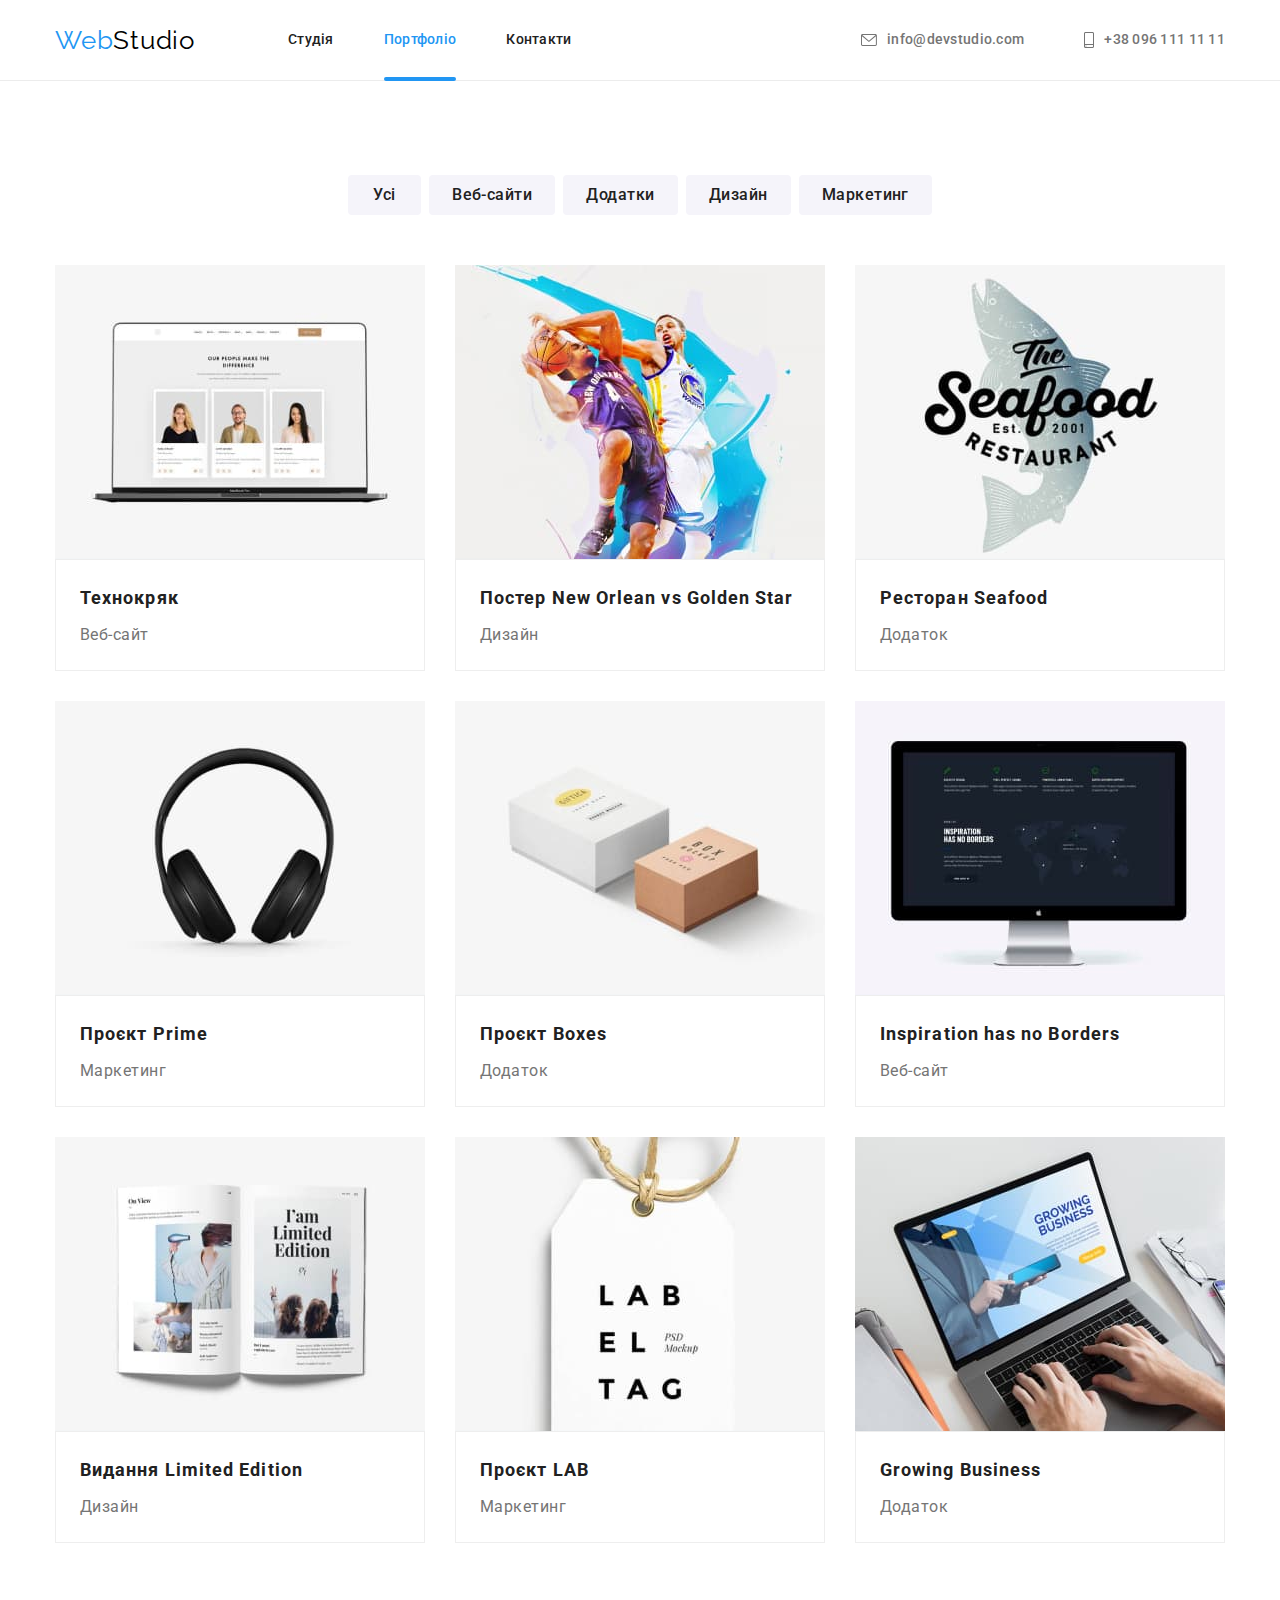
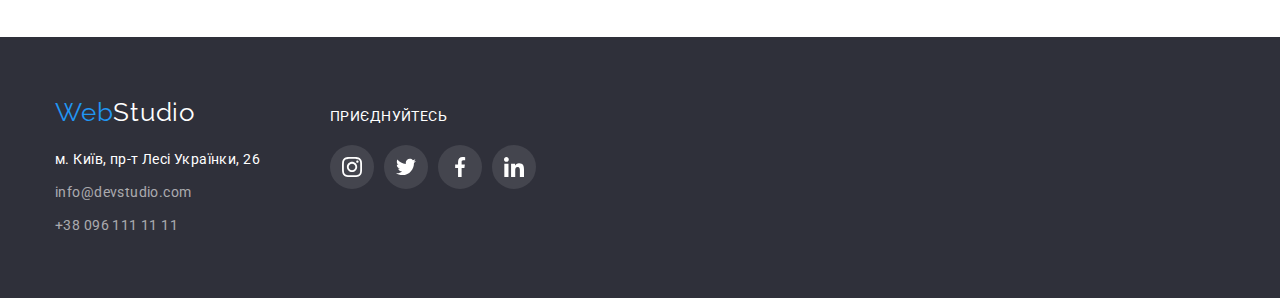
==== portfolio.html @ e271af6f "added folders" ====
<!DOCTYPE html>
<html lang="uk">
  <head>
    <meta charset="UTF-8" />
    <meta http-equiv="X-UA-Compatible" content="IE=edge" />
    <meta name="viewport" content="width=device-width, initial-scale=1.0" />
    <title>Портфоліо</title>
    <link rel="preconnect" href="https://fonts.googleapis.com" />
    <link rel="preconnect" href="https://fonts.gstatic.com" crossorigin />
    <link
      href="https://fonts.googleapis.com/css2?family=Raleway:wght@700&family=Roboto:wght@400;500;700;900&display=swap"
      rel="stylesheet"
    />
    <link
      rel="stylesheet"
      href="https://cdnjs.cloudflare.com/ajax/libs/modern-normalize/1.0.0/modern-normalize.min.css"
    />
    <link rel="stylesheet" href="./css/style.css" />
  </head>
  <body>
    <!--Верхня лінія-->
    <header class="header">
      <div class="container main-nav">
        <nav class="nav">
          <a class="logo" href="./index.html">Web<span class="logo-dark">Studio</span></a>
          <ul class="site-nav list">
            <li class="item"><a href="./index.html" class="link">Студія</a></li>
            <li class="item">
              <a href="./portfolio.html" class="link current link-current">Портфоліо</a>
            </li>
            <li class="item"><a href="" class="link">Контакти</a></li>
          </ul>
        </nav>
        <ul class="contact list">
          <li class="item">
            <a href="mailto:info@devstudio.com" class="contact-link contact-mailto">
              <svg class="icon-contact" width="16" height="12">
                <use href="./images/symbol-defs1.svg#icon-envelope"></use>
              </svg>
              info@devstudio.com</a
            >
          </li>
          <li class="item">
            <a href="tel:+380961111111" class="contact-link contact-phone">
              <svg class="icon-contact" width="10" height="16">
                <use href="./images/symbol-defs1.svg#icon-smartphone"></use>
              </svg>
              +38 096 111 11 11</a
            >
          </li>
        </ul>
      </div>
    </header>
    <main>
      <section class="section">
        <div class="container">
          <h1 class="section-title visually-hidden">Портфоліо</h1>
          <ul class="buttons list">
            <li class="item"><button type="button" class="button">Усі</button></li>
            <li class="item"><button type="button" class="button">Веб-сайти</button></li>
            <li class="item"><button type="button" class="button">Додатки</button></li>
            <li class="item"><button type="button" class="button">Дизайн</button></li>
            <li class="item"><button type="button" class="button">Маркетинг</button></li>
          </ul>
          <ul class="portfolio list">
            <li class="project">
              <a href="#" class="project-link">
                <div class="project-img">
                  <img
                    src="./images/project1.jpg"
                    alt="ноутбук зі сторінкою вебсайту"
                    width="370"
                  />
                  <div class="project-overlay">
                    <p class="project-text">
                      Ресурс пропонує комплексні пропозиції з різним рівнем функціоналу та сервісів.
                      Все це дозволить відвідувачу отримати вичерпні відомості про компанію чи
                      приватну особу.
                    </p>
                  </div>
                </div>
                <div class="project-item">
                  <h2 class="portfolio-title">Технокряк</h2>
                  <p class="portfolio-text">Веб-сайт</p>
                </div>
              </a>
            </li>
            <li class="project">
              <a href="#" class="project-link">
                <div class="project-img">
                  <img src="./images/project2.jpg" alt=" два баскетболіста" width="370" />
                  <div class="project-overlay">
                    <p class="project-text">
                      Ресурс пропонує комплексні пропозиції з різним рівнем функціоналу та сервісів.
                      Все це дозволить відвідувачу отримати вичерпні відомості про компанію чи
                      приватну особу.
                    </p>
                  </div>
                </div>
                <div class="project-item">
                  <h2 class="portfolio-title">Постер New Orlean vs Golden Star</h2>
                  <p class="portfolio-text">Дизайн</p>
                </div>
              </a>
            </li>
            <li class="project">
              <a href="#" class="project-link">
                <div class="project-img">
                  <img
                    src="./images/project3.jpg"
                    alt="логотип ресторану у вигляді риби"
                    width="370"
                  />
                  <div class="project-overlay">
                    <p class="project-text">
                      Ресурс пропонує комплексні пропозиції з різним рівнем функціоналу та сервісів.
                      Все це дозволить відвідувачу отримати вичерпні відомості про компанію чи
                      приватну особу.
                    </p>
                  </div>
                </div>
                <div class="project-item">
                  <h2 class="portfolio-title">Ресторан Seafood</h2>
                  <p class="portfolio-text">Додаток</p>
                </div>
              </a>
            </li>
            <li class="project">
              <a href="#" class="project-link">
                <div class="project-img">
                  <img src="./images/project4.jpg" alt="навушники" width="370" />
                  <div class="project-overlay">
                    <p class="project-text">
                      Ресурс пропонує комплексні пропозиції з різним рівнем функціоналу та сервісів.
                      Все це дозволить відвідувачу отримати вичерпні відомості про компанію чи
                      приватну особу.
                    </p>
                  </div>
                </div>
                <div class="project-item">
                  <h2 class="portfolio-title">Проєкт Prime</h2>
                  <p class="portfolio-text">Маркетинг</p>
                </div>
              </a>
            </li>
            <li class="project">
              <a href="#" class="project-link">
                <div class="project-img">
                  <img src="./images/project5.jpg" alt="дві коробочки" width="370" />
                  <div class="project-overlay">
                    <p class="project-text">
                      Ресурс пропонує комплексні пропозиції з різним рівнем функціоналу та сервісів.
                      Все це дозволить відвідувачу отримати вичерпні відомості про компанію чи
                      приватну особу.
                    </p>
                  </div>
                </div>
                <div class="project-item">
                  <h2 class="portfolio-title">Проєкт Boxes</h2>
                  <p class="portfolio-text">Додаток</p>
                </div>
              </a>
            </li>
            <li class="project">
              <a href="#" class="project-link">
                <div class="project-img">
                  <img src="./images/project6.jpg" alt="монітор" width="370" />
                  <div class="project-overlay">
                    <p class="project-text">
                      Ресурс пропонує комплексні пропозиції з різним рівнем функціоналу та сервісів.
                      Все це дозволить відвідувачу отримати вичерпні відомості про компанію чи
                      приватну особу.
                    </p>
                  </div>
                </div>
                <div class="project-item">
                  <h2 class="portfolio-title">Inspiration has no Borders</h2>
                  <p class="portfolio-text">Веб-сайт</p>
                </div>
              </a>
            </li>
            <li class="project">
              <a href="#" class="project-link">
                <div class="project-img">
                  <img src="./images/project7.jpg" alt="розгорнутий журнал" width="370" />
                  <div class="project-overlay">
                    <p class="project-text">
                      Ресурс пропонує комплексні пропозиції з різним рівнем функціоналу та сервісів.
                      Все це дозволить відвідувачу отримати вичерпні відомості про компанію чи
                      приватну особу.
                    </p>
                  </div>
                </div>
                <div class="project-item">
                  <h2 class="portfolio-title">Видання Limited Edition</h2>
                  <p class="portfolio-text">Дизайн</p>
                </div>
              </a>
            </li>
            <li class="project">
              <a href="#" class="project-link">
                <div class="project-img">
                  <img src="./images/project8.jpg" alt="бірка з логотипом" width="370" />
                  <div class="project-overlay">
                    <p class="project-text">
                      Ресурс пропонує комплексні пропозиції з різним рівнем функціоналу та сервісів.
                      Все це дозволить відвідувачу отримати вичерпні відомості про компанію чи
                      приватну особу.
                    </p>
                  </div>
                </div>
                <div class="project-item">
                  <h2 class="portfolio-title">Проєкт LAB</h2>
                  <p class="portfolio-text">Маркетинг</p>
                </div>
              </a>
            </li>
            <li class="project">
              <a href="#" class="project-link">
                <div class="project-img">
                  <img
                    src="./images/project9.jpg"
                    alt="ноутбук за яким працює людина"
                    width="370"
                  />
                  <div class="project-overlay">
                    <p class="project-text">
                      Ресурс пропонує комплексні пропозиції з різним рівнем функціоналу та сервісів.
                      Все це дозволить відвідувачу отримати вичерпні відомості про компанію чи
                      приватну особу.
                    </p>
                  </div>
                </div>
                <div class="project-item">
                  <h2 class="portfolio-title">Growing Business</h2>
                  <p class="portfolio-text">Додаток</p>
                </div>
              </a>
            </li>
          </ul>
        </div>
      </section>
    </main>
    <footer class="address">
      <div class="container">
        <div class="box-footer">
          <div>
            <a class="logo" href="./index.html">Web<span class="logo-light">Studio</span></a>
            <address class="address-item">
              <ul class="list">
                <li>
                  <a
                    class="map"
                    href="https://goo.gl/maps/CPtrU1FHBa2aNyZL9"
                    target="_blank"
                    rel="noopener noreferrer nofollow"
                    >м. Київ, пр-т Лесі Українки, 26</a
                  >
                </li>
                <li class="mailto">
                  <a href="mailto:info@devstudio.com" class="contact-link">info@devstudio.com</a>
                </li>
                <li><a href="tel:+380961111111" class="contact-link">+38 096 111 11 11</a></li>
              </ul>
            </address>
          </div>
          <div class="box-action">
            <p class="action">Приєднуйтесь</p>
            <ul class="social list">
              <li class="social-item">
                <a href="#" class="social-link action-link">
                  <svg class="social-network" width="20" height="20">
                    <use href="./images/symbol-defs1.svg#icon-instagram-2"></use>
                  </svg>
                </a>
              </li>
              <li class="social-item">
                <a href="#" class="social-link action-link">
                  <svg class="social-network" width="20" height="20">
                    <use href="./images/symbol-defs1.svg#icon-twitter-1"></use>
                  </svg>
                </a>
              </li>
              <li class="social-item">
                <a href="#" class="social-link action-link">
                  <svg class="social-network" width="20" height="20">
                    <use href="./images/symbol-defs1.svg#icon-facebook-1"></use>
                  </svg>
                </a>
              </li>
              <li class="social-item">
                <a href="#" class="social-link action-link">
                  <svg class="social-network" width="20" height="20">
                    <use href="./images/symbol-defs1.svg#icon-linkedin-1"></use>
                  </svg>
                </a>
              </li>
            </ul>
          </div>
        </div>
      </div>
    </footer>
  </body>
</html>
---- css/style.css ----
/* 
font-family: 'Roboto';
font-weight: 400;500;700;900
color main color #757575
color title h2 #212121
background #FFFFFF
title hero #FFFFFF
team card job #757575
background section teams #F5F4FA
address tel color: rgba(255, 255, 255, 0.6)
logo #000000 #2196F3 #FFFFFF Raleway 700
hover #2196F3 mail #757575 
portfolio #212121 Roboto 500
 */
/* html {
   box-sizing: border-box;
}
*,
*::before,
*::after {
   box-sizing: inherit;
} */
:root {
  --primary-text-color: #757575;
  --title-text-color: #212121;
  --accent-text-color: #2196f3;
  --white-color: #ffffff;
  --section-background: #f5f4fa;
  --btn-hover-color: #188ce8;
  --hero-background: #c4c4c4;
  --logo-dark-color: #000000;
  --hero-background-gradient: rgba(47, 48, 58, 0.4);
  --footer-background: #2f303a;
  --icon-color: #afb1b8;
  --social-link-background: rgba(255, 255, 255, 0.1);
  --header-border-color: #ececec;
  --project-item-border-color: #eeeeee;
  --overlay-project-background: rgba(33, 150, 243, 0.9);
}

body {
  margin: 0;
  background-color: var(--white-color);
  color: var(--primary-text-color);
  font-family: 'Roboto', sans-serif;
  letter-spacing: 0.03em;
}

.list {
  padding: 0;
  margin: 0;
  list-style: none;
}
.container {
  margin-left: auto;
  margin-right: auto;
  width: 1200px;
  padding-left: 15px;
  padding-right: 15px;
}
h1,
h2,
h3,
h4,
h5,
h6,
p {
  margin-top: 0;
  margin-bottom: 0;
}
img {
  display: block;
  max-width: 100%;
  height: auto;
}
/* header */
.header {
  display: block;
  border-bottom: 1px solid var(--header-border-color);
}
.main-nav {
  display: flex;
  align-items: center;
}
.nav {
  display: flex;
  align-items: center;
}
.nav .logo {
  margin-right: 93px;
}
.logo {
  color: var(--accent-text-color);
  font-family: 'Raleway', sans-serif;
  font-size: 26px;
  line-height: 1.19;
  letter-spacing: 0.03em;
  text-decoration: none;
}

.logo-dark {
  color: var(--logo-dark-color);
}

.logo-light {
  color: var(--white-color);
}

/* site-nav */
.site-nav {
  display: flex;
}
.site-nav .item:not(:last-child) {
  margin-right: 50px;
}
.site-nav .link {
  display: block;
  padding-top: 32px;
  padding-bottom: 32px;
  color: var(--title-text-color);
  font-weight: 500;
  font-size: 14px;
  line-height: 1.14;
  letter-spacing: 0.02em;
  text-decoration: none;
  transition: color 250ms cubic-bezier(0.4, 0, 0.2, 1);
}

.site-nav .link:hover,
.site-nav .link:focus {
  color: var(--accent-text-color);
}

.site-nav .link.current {
  color: var(--accent-text-color);
}
.link-current {
  position: relative;
}
.link-current::after {
  position: absolute;
  bottom: -1px;
  left: 0;
  content: '';
  display: inline-block;
  width: 100%;
  height: 4px;
  background-color: var(--accent-text-color);
  border-radius: 2px;
}
.contact {
  display: flex;
  margin-left: auto;
}
.contact .item + .item {
  margin-left: 50px;
}
.contact .item {
  display: flex;
  align-items: center;
}
.contact .contact-link {
  display: flex;
  align-items: center;
  margin-left: 10px;
  padding-top: 32px;
  padding-bottom: 32px;
  color: var(--primary-text-color);
  font-weight: 500;
  font-size: 14px;
  fill: currentColor;
  line-height: 1.14;
  letter-spacing: 0.02em;
  text-decoration: none;
  transition: color 250ms cubic-bezier(0.4, 0, 0.2, 1);
}
.contact-link:hover,
.contact-link:focus {
  color: var(--accent-text-color);
}
.icon-contact {
  margin-right: 10px;
}

/* footer */
.address {
  padding-top: 60px;
  padding-bottom: 60px;
  background-color: var(--footer-background);
}
.address-item {
  margin-top: 20px;
}
.map {
  color: var(--white-color);
  font-style: normal;
  font-size: 14px;
  line-height: 1.71;
  letter-spacing: 0.03em;
  text-decoration: none;
}

.address .contact-link {
  color: rgba(255, 255, 255, 0.6);
  font-style: normal;
  font-size: 14px;
  line-height: 1.71;
  letter-spacing: 0.03em;
  text-decoration: none;
}

.mailto {
  margin: 9px 0;
}
.box-footer {
  display: flex;
  align-items: baseline;
}
.box-action {
  margin-left: 70px;
}
.action {
  margin-bottom: 20px;
  color: var(--white-color);
  font-size: 14px;
  line-height: 1.14;
  letter-spacing: 0.03em;
  text-transform: uppercase;
}
.action-link {
  border-radius: 50%;
  background-color: var(--social-link-background);
}
.social-network {
  fill: var(--white-color);
}

/* hero */
.hero {
  padding: 200px 0;
  background-color: var(--hero-background);
  text-align: center;
}
.overlay {
  max-width: 1600px;
  height: 600px;
  margin-left: auto;
  margin-right: auto;
  background-image: linear-gradient(
      to right,
      var(--hero-background-gradient),
      var(--hero-background-gradient)
    ),
    url(../images/hero-background.jpg);
  background-position: center;
  background-size: cover;
  background-repeat: no-repeat;
}

.hero-title {
  margin-bottom: 30px;
  color: var(--white-color);
  font-weight: 900;
  font-size: 44px;
  line-height: 1.36;
  letter-spacing: 0.06em;
  text-transform: uppercase;
  width: 700px;
  margin: 0 auto 30px auto;
}

.btn {
  display: inline-block;
  border: 1px solid transparent;
  border-radius: 4px;
  padding: 10px 32px;
  min-width: 216px;
  background-color: var(--accent-text-color);
  color: var(--white-color);
  box-shadow: 0px 4px 4px rgba(0, 0, 0, 0.15);
  font-family: inherit;
  font-size: 16px;
  line-height: 1.88;
  letter-spacing: 0.06em;
  cursor: pointer;
  transition: background-color 250ms cubic-bezier(0.4, 0, 0.2, 1);
}
.btn:hover,
.btn:focus {
  background-color: var(--btn-hover-color);
}
.section {
  padding-bottom: 94px;
  padding-top: 94px;
}
.visually-hidden {
  position: absolute;
  white-space: nowrap;
  width: 1px;
  height: 1px;
  overflow: hidden;
  border: 0;
  padding: 0;
  clip: rect(0 0 0 0);
  clip-path: inset(50%);
  margin: -1px;
}
.section-title {
  margin-bottom: 50px;
  color: var(--title-text-color);
  font-size: 36px;
  line-height: 1.17;
  letter-spacing: 0.03em;
  text-align: center;
}
.subtitle {
  margin-bottom: 10px;
  color: var(--title-text-color);
  font-size: 14px;
  line-height: 1.14;
  letter-spacing: 0.03em;
  text-transform: uppercase;
}
/* features */
.features {
  display: flex;
}
.features-item + .features-item {
  margin-left: 30px;
}
.features-item {
  width: 270px;
}
.features-icon {
  display: flex;
  height: 120px;
  justify-content: center;
  align-items: center;
  margin-bottom: 30px;
  background-color: var(--section-background);
  border-radius: 4px;
}
.features p {
  font-size: 14px;
  line-height: 1.71;
  letter-spacing: 0.03em;
}

/* what we make */
.thumbs-section {
  padding-top: 0;
}
.thumbs {
  display: flex;
  margin-right: -30px;
}
.thumb-item {
  position: relative;
  flex-basis: calc(100% / 3 - 30px);
  margin-right: 30px;
}
.thumb-overlay {
  position: absolute;
  bottom: 0;
  width: 100%;
  padding: 27px 0;
  background-image: linear-gradient(to right, rgba(47, 48, 58, 0.8), rgba(47, 48, 58, 0.8));
  background-position: center;
  background-size: cover;
  background-repeat: no-repeat;
}
.thumb-text {
  font-weight: 700;
  font-size: 14px;
  line-height: 1.14;
  text-align: center;
  letter-spacing: 0.03em;
  text-transform: uppercase;
  color: var(--white-color);
}
/* our teams */
.teams {
  background-color: var(--section-background);
}
.members {
  display: flex;
  margin-right: -30px;
}
.avatar {
  margin-right: 30px;
  background-color: var(--white-color);
  box-shadow: 0px 1px 3px rgba(0, 0, 0, 0.12), 0px 1px 1px rgba(0, 0, 0, 0.14),
    0px 2px 1px rgba(0, 0, 0, 0.2);
  border-radius: 0px 0px 4px 4px;
  text-align: center;
}
.member-img {
  padding: 30px;
}
.member {
  margin-bottom: 10px;
  color: var(--title-text-color);
  font-weight: 500;
  font-size: 16px;
  line-height: 1.19;
  letter-spacing: 0.03em;
}
.member-text {
  margin-bottom: 16px;
  font-size: 16px;
  line-height: 1.19;
  letter-spacing: 0.03em;
}
.social {
  display: flex;
  justify-content: center;
  margin-right: -10px;
}
.social-item {
  margin-right: 10px;
}
.social-link {
  display: flex;
  justify-content: center;
  align-items: center;
  fill: var(--icon-color);
  width: 44px;
  height: 44px;
  border-radius: 50%;
  transition: background-color 250ms cubic-bezier(0.4, 0, 0.2, 1),
    fill 250ms cubic-bezier(0.4, 0, 0.2, 1);
}
.social-link:hover,
.social-link:focus {
  background-color: var(--accent-text-color);
  fill: var(--white-color);
}

/* regular customers */

.clients {
  display: flex;
  margin-right: -30px;
  justify-content: center;
}
.client-item {
  margin-right: 30px;
  width: 170px;
  height: 92px;
}
.client-link {
  display: flex;
  justify-content: center;
  align-items: center;
  width: 100%;
  height: 100%;
  fill: var(--icon-color);
  border: 1px solid var(--icon-color);
  border-radius: 4px;
  transition: border-color 250ms cubic-bezier(0.4, 0, 0.2, 1),
    fill 250ms cubic-bezier(0.4, 0, 0.2, 1);
}
.client-link:hover,
.client-link:focus {
  border-color: var(--accent-text-color);
  fill: var(--accent-text-color);
}

/* portfolio button */
.buttons {
  display: flex;
  justify-content: center;
  margin-bottom: 50px;
}
.button {
  display: inline-block;
  border: 1px solid transparent;
  border-radius: 4px;
  padding: 6px 22px;
  min-width: 73px;
  color: var(--title-text-color);
  background-color: var(--section-background);
  font-family: inherit;
  font-weight: 500;
  font-size: 16px;
  line-height: 1.63;
  letter-spacing: 0.03em;
  cursor: pointer;
  transition: box-shadow 250ms cubic-bezier(0.4, 0, 0.2, 1),
    background-color 250ms cubic-bezier(0.4, 0, 0.2, 1), color 250ms cubic-bezier(0.4, 0, 0.2, 1);
}
.buttons .item:not(:last-child) {
  margin-right: 8px;
}
.button:hover,
.button:focus {
  color: var(--white-color);
  background-color: var(--accent-text-color);
  box-shadow: 0px 3px 1px rgba(0, 0, 0, 0.1), 0px 1px 2px rgba(0, 0, 0, 0.08),
    0px 2px 2px rgba(0, 0, 0, 0.12);
  border-radius: 4px;
}
/* portfolio */
.portfolio {
  display: flex;
  flex-wrap: wrap;
  margin-right: -30px;
  margin-bottom: -30px;
}
.project {
  /* position: relative; */
  flex-basis: calc(100% / 3 - 30px);
  margin-right: 30px;
  margin-bottom: 30px;
}
.project-item {
  padding: 20px 24px;
  border: 1px solid var(--project-item-border-color);
}
.portfolio-title {
  margin-bottom: 4px;
  color: var(--title-text-color);
  font-size: 18px;
  line-height: 2;
  letter-spacing: 0.06em;
}
.portfolio-text {
  color: var(--primary-text-color);
  font-size: 16px;
  line-height: 1.88;
  letter-spacing: 0.03em;
}
.project-link {
  display: block;
  background-color: var(--white-color);
  text-decoration: none;
  transition: box-shadow 250ms cubic-bezier(0.4, 0, 0.2, 1);
}
.project-link:hover,
.project-link:focus {
  box-shadow: 0px 1px 1px rgba(0, 0, 0, 0.12), 0px 4px 4px rgba(0, 0, 0, 0.06),
    1px 4px 6px rgba(0, 0, 0, 0.16);
}
.project-img {
  position: relative;
  overflow: hidden;
}
.project-overlay {
  position: absolute;
  top: 0;
  left: 0;
  width: 100%;
  height: 100%;
  padding: 63px 24px;
  background-color: var(--overlay-project-background);
  transform: translateY(100%);
  transition: transform 250ms cubic-bezier(0.4, 0, 0.2, 1);
}
.project-link:hover .project-overlay,
.project-link:focus .project-overlay {
  transform: translateY(0);
}
.project-text {
  font-size: 18px;
  line-height: 1.56;
  letter-spacing: 0.03em;
  color: var(--white-color);
}

/* Modal window */

.backdrop {
  position: fixed;
  top: 0;
  left: 0;
  width: 100%;
  height: 100%;
  background-color: rgba(0, 0, 0, 0.2);
  opacity: 1;
  visibility: visible;
  transition: opacity 250ms cubic-bezier(0.4, 0, 0.2, 1),
    visibility 250ms cubic-bezier(0.4, 0, 0.2, 1);
}
.backdrop.is-hidden {
  visibility: hidden;
  opacity: 0;
  pointer-events: none;
}
.backdrop.is-hidden .modal {
  transform: scale(1.1) translate(-50%, -50%);
  opacity: 0;
}
.modal {
  position: absolute;
  top: 50%;
  left: 50%;
  transform: translate(-50%, -50%) scale(1);
  opacity: 1;
  min-height: 581px;
  min-width: 528px;
  background: var(--white-color);
  box-shadow: 0px 1px 3px rgba(0, 0, 0, 0.12), 0px 1px 1px rgba(0, 0, 0, 0.14),
    0px 2px 1px rgba(0, 0, 0, 0.2);
  border-radius: 4px;
  transition: transform 250ms cubic-bezier(0.4, 0, 0.2, 1),
    opacity 250ms cubic-bezier(0.4, 0, 0.2, 1);
}
.modal-btn {
  position: absolute;
  top: 8px;
  right: 8px;
  display: flex;
  justify-content: center;
  align-items: center;
  width: 30px;
  height: 30px;
  border-radius: 50%;
  background: #ffffff;
  border: 1px solid rgba(0, 0, 0, 0.1);
}
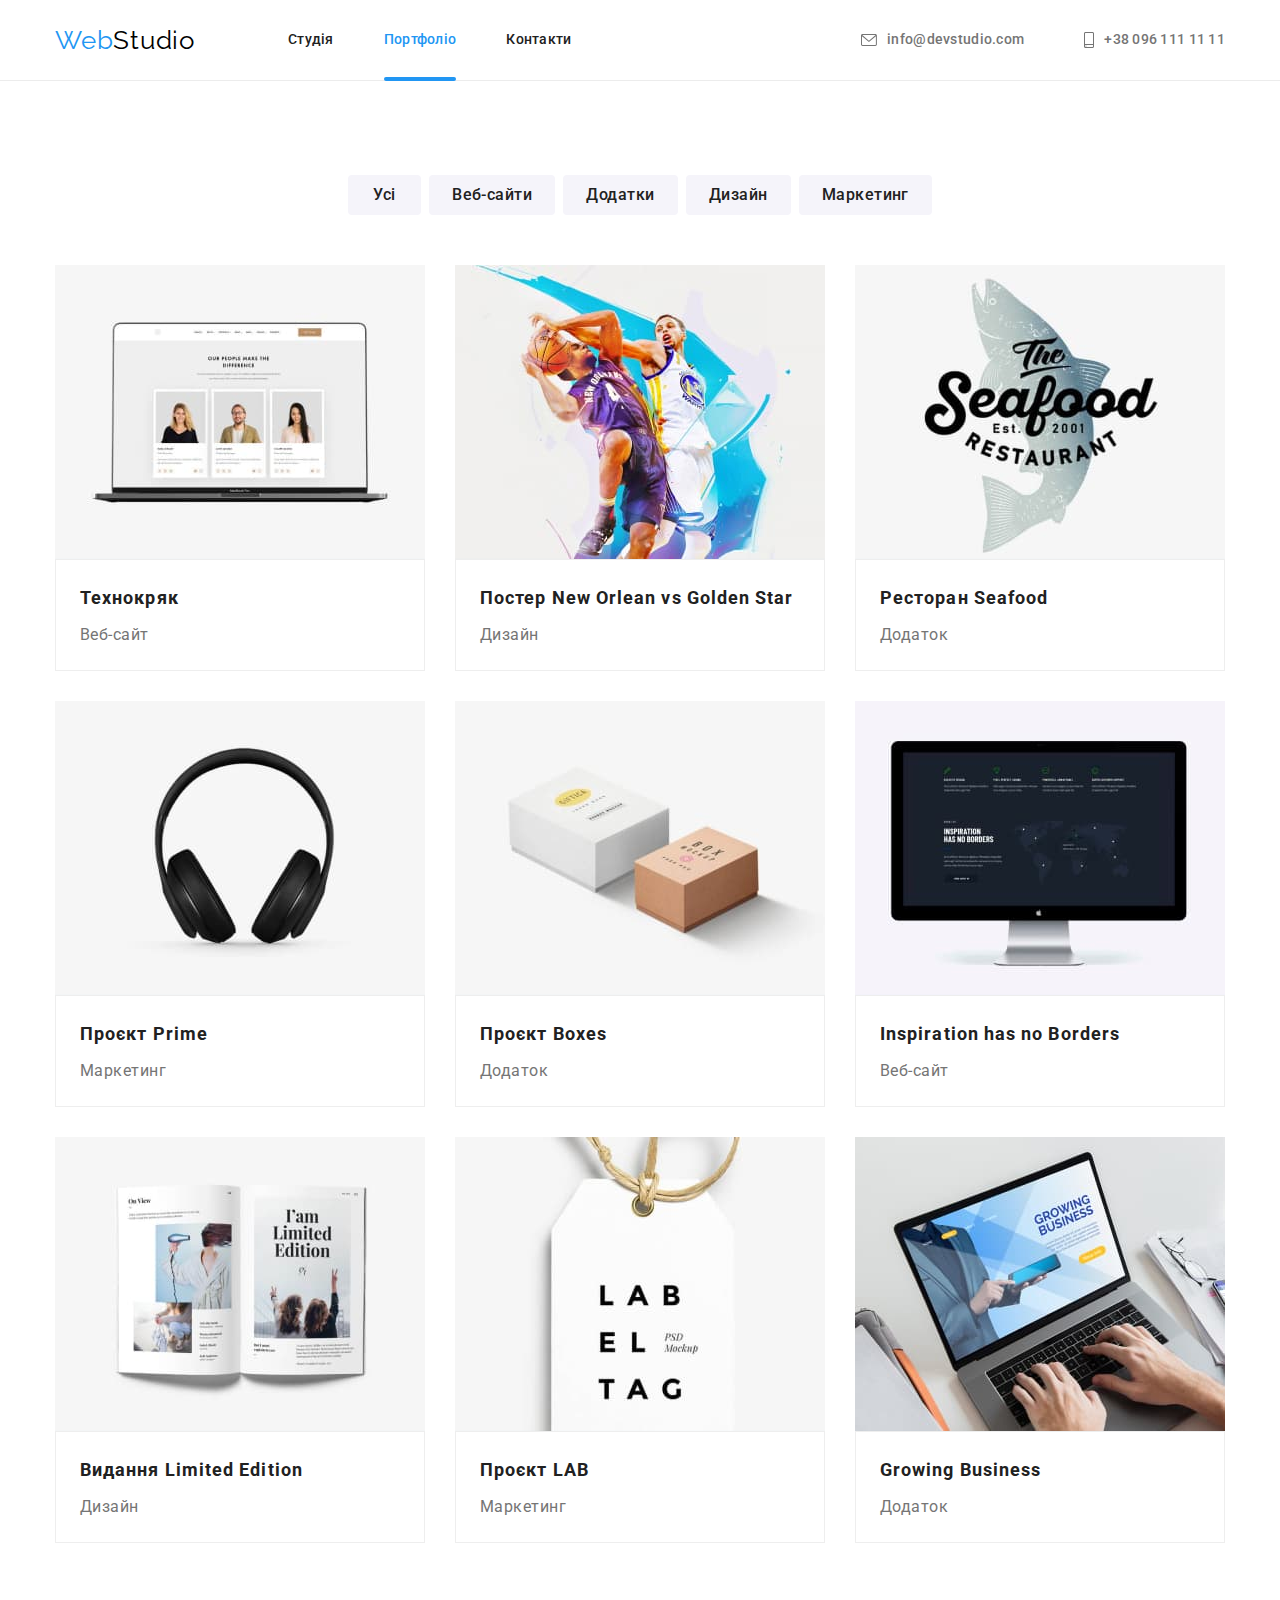
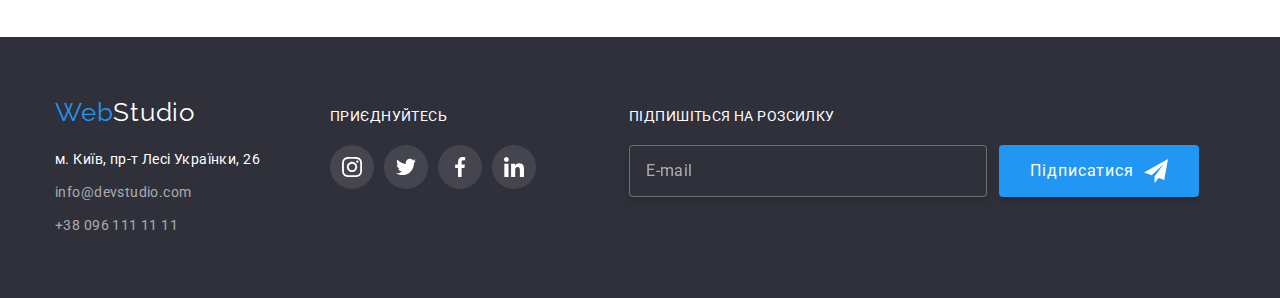
==== commit 33e889fd: "custom checkbox" ====
--- a/portfolio.html
+++ b/portfolio.html
@@ -297,6 +297,25 @@
               </li>
             </ul>
           </div>
+           <div class="signat-box">
+            <p class="action">Підпишіться на розсилку</p>
+            <form class="signat-form" name="signat-form" autocomplete="on">
+              <input
+                class="signat-input"
+                type="email"
+                name="email"
+                id="signat-email"
+                placeholder="E-mail"
+              />
+              <label for="signat-email" class="visually-hidden">Пошта</label>
+              <button type="submit" class="button-signat">
+                Підписатися
+                <svg class="airplane" width="24" height="24">
+                  <use href="./images/icons.svg#icon-send"></use>
+                </svg>
+              </button>
+            </form>
+          </div>
         </div>
       </div>
     </footer>
--- a/css/style.css
+++ b/css/style.css
@@ -234,6 +234,61 @@
 .social-network {
   fill: var(--white-color);
 }
+/* Підпишіться на розсилку */
+.signat-box {
+  margin-left: 93px;
+}
+.signat-form {
+  display: flex;
+  justify-content: center;
+  align-items: center;
+}
+.airplane {
+  fill: var(--white-color);
+  margin-left: 10px;
+}
+.signat-input {
+  margin-right: 12px;
+  width: 358px;
+  padding: 15px 16px;
+  font-size: 16px;
+  line-height: 1.25;
+  letter-spacing: 0.03em;
+  color: rgba(255, 255, 255, 0.6);
+  background-color: var(--footer-background);
+  border: 1px solid rgba(255, 255, 255, 0.3);
+  filter: drop-shadow(0px 4px 4px rgba(0, 0, 0, 0.15));
+  border-radius: 4px;
+  outline: none;
+}
+.signat-input::placeholder {
+  font-size: 16px;
+  line-height: 1.25;
+  letter-spacing: 0.03em;
+  color: rgba(255, 255, 255, 0.6);
+}
+.button-signat {
+  display: flex;
+  justify-content: center;
+  align-items: center;
+  padding: 10px 28px;
+  min-width: 200px;
+  background-color: var(--accent-text-color);
+  color: var(--white-color);
+  border: 1px solid transparent;
+  border-radius: 4px;
+  box-shadow: 0px 4px 4px rgba(0, 0, 0, 0.15);
+  font-family: inherit;
+  font-size: 16px;
+  line-height: 1.88;
+  letter-spacing: 0.06em;
+  cursor: pointer;
+  transition: background-color 250ms cubic-bezier(0.4, 0, 0.2, 1);
+}
+.button-signat:hover,
+.button-signat:focus {
+  background-color: var(--btn-hover-color);
+}
 
 /* hero */
 .hero {
@@ -594,6 +649,7 @@
   position: absolute;
   top: 50%;
   left: 50%;
+  padding: 40px;
   transform: translate(-50%, -50%) scale(1);
   opacity: 1;
   min-height: 581px;
@@ -617,4 +673,176 @@
   border-radius: 50%;
   background: #ffffff;
   border: 1px solid rgba(0, 0, 0, 0.1);
-}
+  transition: fill 250ms cubic-bezier(0.4, 0, 0.2, 1);
+}
+.modal-btn:hover,
+.modal-btn:focus {
+  fill: var(--accent-text-color);
+}
+.modal-title {
+  margin-bottom: 30px;
+  font-size: 20px;
+  line-height: 1.15;
+  text-align: center;
+  letter-spacing: 0.03em;
+  color: var(--title-text-color);
+}
+.modal-form {
+  display: flex;
+  flex-direction: column;
+}
+.modal-list {
+  display: flex;
+  flex-direction: column;
+  gap: 28px;
+}
+.modal-item {
+  position: relative;
+}
+.modal-input {
+  width: 100%;
+  padding: 11px 12px 11px 43px;
+  border: 1px solid rgba(33, 33, 33, 0.2);
+  border-radius: 4px;
+  font-weight: 400;
+  font-size: 12px;
+  line-height: 1.167;
+  letter-spacing: 0.01em;
+  color: var(--primary-text-color);
+  outline: none;
+  transition: border-color 250ms cubic-bezier(0.4, 0, 0.2, 1);
+}
+.modal-input:focus {
+  border-color: var(--accent-text-color);
+}
+.modal-input::placeholder,
+.modal-textarea::placeholder {
+  font-weight: 400;
+  font-size: 12px;
+  line-height: 1.167;
+  letter-spacing: 0.01em;
+  color: rgba(117, 117, 117, 0.5);
+}
+.modal-label {
+  position: absolute;
+  top: 50%;
+  left: 43px;
+  transform: translateY(-50%);
+  font-weight: 400;
+  font-size: 12px;
+  line-height: 1.167;
+  letter-spacing: 0.01em;
+  color: var(--primary-text-color);
+  transition: transform 250ms cubic-bezier(0.4, 0, 0.2, 1),
+    border-color 250ms cubic-bezier(0.4, 0, 0.2, 1);
+}
+.modal-input:focus + .modal-label,
+.modal-input:not(:placeholder-shown) + .modal-label {
+  transform: translate(-43px, -36px);
+}
+.modal-input:focus ~ .modal-icon {
+  fill: var(--accent-text-color);
+}
+.modal-icon {
+  position: absolute;
+  top: 50%;
+  left: 12px;
+  transform: translateY(-50%);
+  fill: var(--title-text-color);
+}
+.modal-comment {
+  resize: none;
+  width: 100%;
+  height: 120px;
+  padding: 12px 16px;
+  margin-bottom: 20px;
+  border: 1px solid rgba(33, 33, 33, 0.2);
+  border-radius: 4px;
+  font-weight: 400;
+  font-size: 12px;
+  line-height: 1.167;
+  letter-spacing: 0.01em;
+  color: var(--primary-text-color);
+  outline: none;
+  transition: border-color 250ms cubic-bezier(0.4, 0, 0.2, 1);
+}
+.modal-comment:focus {
+  border-color: var(--accent-text-color);
+}
+.modal-label-comment {
+  margin-top: 10px;
+  margin-bottom: 4px;
+  font-weight: 400;
+  font-size: 12px;
+  line-height: 1.167;
+  letter-spacing: 0.01em;
+  color: var(--primary-text-color);
+}
+.field-checkbox {
+  display: flex;
+  justify-content: center;
+  align-items: center;
+  width: 423px;
+  margin-bottom: 30px;
+}
+.modal-checkbox {
+  position: absolute;
+  width: 1px;
+  height: 1px;
+  margin: -1px;
+  border: 0;
+  padding: 0;
+  clip: rect(0 0 0 0);
+  overflow: hidden;
+}
+.checkbox-icon {
+  display: flex;
+  align-items: center;
+  margin-right: 8px;
+  width: 16px;
+  height: 15px;
+  border: 2px solid var(--title-text-color);
+  border-radius: 4px;
+  fill: var(--white-color);
+  fill-opacity: 0;
+}
+.modal-checkbox:checked + .checkbox-icon {
+  border: none;
+  background-color: var(--accent-text-color);
+  fill-opacity: 1;
+}
+
+.modal-label-checkbox {
+  display: inline-block;
+  font-weight: 400;
+  font-size: 14px;
+  line-height: 1.71;
+  letter-spacing: 0.03em;
+  color: var(--primary-text-color);
+}
+
+.modal-label-checkbox a {
+  color: var(--accent-text-color);
+}
+.modal-button {
+  position: relative;
+  bottom: 0;
+  left: 50%;
+  transform: translateX(-50%);
+  border: 1px solid transparent;
+  border-radius: 4px;
+  padding: 10px 52px;
+  max-width: 200px;
+  background-color: var(--accent-text-color);
+  color: var(--white-color);
+  box-shadow: 0px 4px 4px rgba(0, 0, 0, 0.15);
+  font-family: inherit;
+  font-size: 16px;
+  line-height: 1.88;
+  letter-spacing: 0.06em;
+  cursor: pointer;
+}
+.modal-button:hover,
+.modal-button:focus {
+  background-color: var(--btn-hover-color);
+}
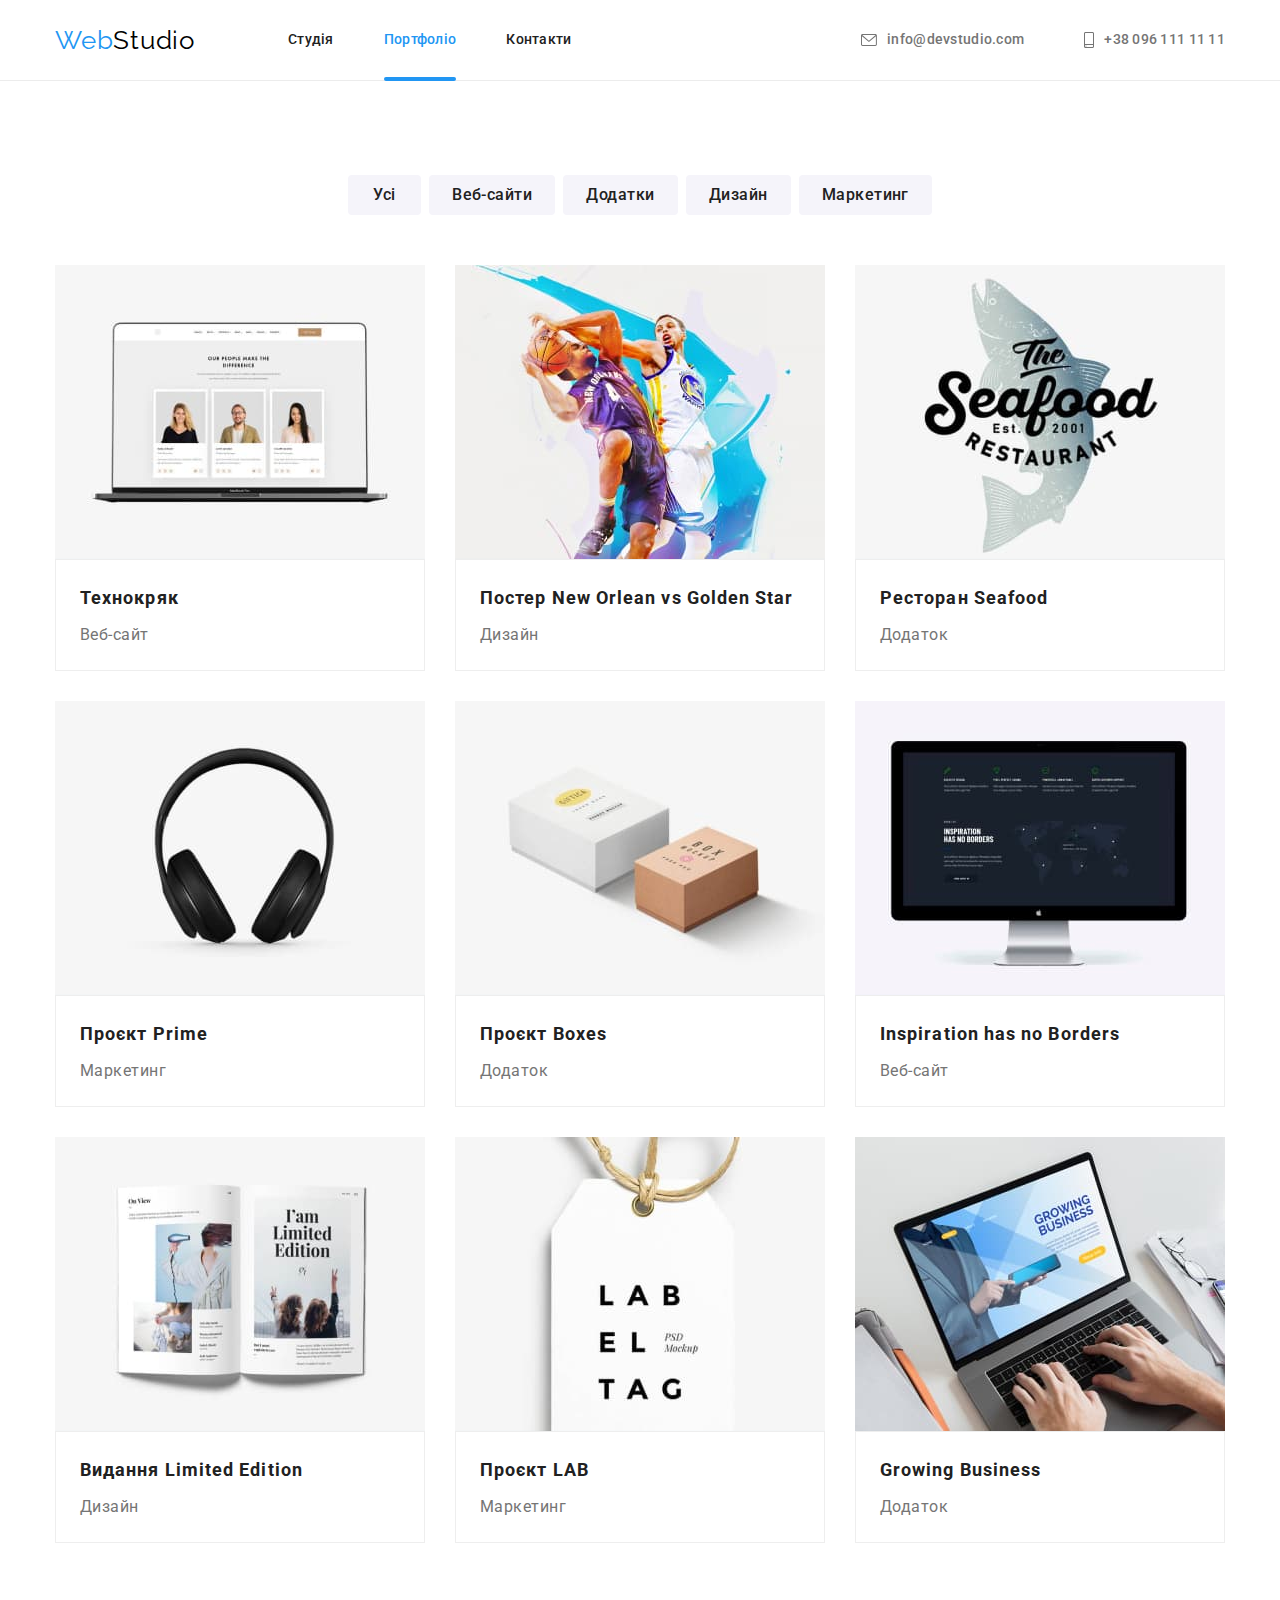
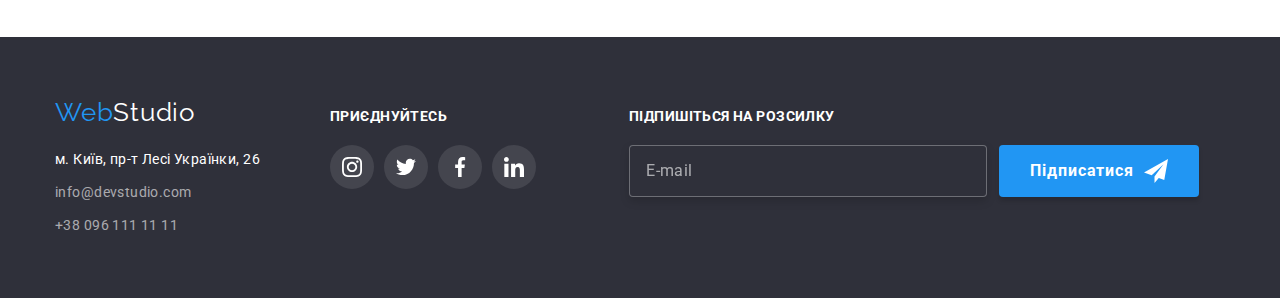
==== commit 56baba35: "fixed name button" ====
--- a/portfolio.html
+++ b/portfolio.html
@@ -308,7 +308,7 @@
                 placeholder="E-mail"
               />
               <label for="signat-email" class="visually-hidden">Пошта</label>
-              <button type="submit" class="button-signat">
+              <button type="submit" class="signat-button">
                 Підписатися
                 <svg class="airplane" width="24" height="24">
                   <use href="./images/icons.svg#icon-send"></use>
--- a/css/style.css
+++ b/css/style.css
@@ -222,6 +222,7 @@
 .action {
   margin-bottom: 20px;
   color: var(--white-color);
+  font-weight: 700;
   font-size: 14px;
   line-height: 1.14;
   letter-spacing: 0.03em;
@@ -267,7 +268,7 @@
   letter-spacing: 0.03em;
   color: rgba(255, 255, 255, 0.6);
 }
-.button-signat {
+.signat-button {
   display: flex;
   justify-content: center;
   align-items: center;
@@ -279,14 +280,15 @@
   border-radius: 4px;
   box-shadow: 0px 4px 4px rgba(0, 0, 0, 0.15);
   font-family: inherit;
+  font-weight: 700;
   font-size: 16px;
   line-height: 1.88;
   letter-spacing: 0.06em;
   cursor: pointer;
   transition: background-color 250ms cubic-bezier(0.4, 0, 0.2, 1);
 }
-.button-signat:hover,
-.button-signat:focus {
+.signat-button:hover,
+.signat-button:focus {
   background-color: var(--btn-hover-color);
 }
 
@@ -334,6 +336,7 @@
   color: var(--white-color);
   box-shadow: 0px 4px 4px rgba(0, 0, 0, 0.15);
   font-family: inherit;
+  font-weight: 700;
   font-size: 16px;
   line-height: 1.88;
   letter-spacing: 0.06em;
@@ -563,7 +566,6 @@
   margin-bottom: -30px;
 }
 .project {
-  /* position: relative; */
   flex-basis: calc(100% / 3 - 30px);
   margin-right: 30px;
   margin-bottom: 30px;
@@ -673,6 +675,7 @@
   border-radius: 50%;
   background: #ffffff;
   border: 1px solid rgba(0, 0, 0, 0.1);
+  cursor: pointer;
   transition: fill 250ms cubic-bezier(0.4, 0, 0.2, 1);
 }
 .modal-btn:hover,
@@ -681,6 +684,7 @@
 }
 .modal-title {
   margin-bottom: 30px;
+  font-weight: 700;
   font-size: 20px;
   line-height: 1.15;
   text-align: center;
@@ -716,7 +720,7 @@
   border-color: var(--accent-text-color);
 }
 .modal-input::placeholder,
-.modal-textarea::placeholder {
+.modal-comment::placeholder {
   font-weight: 400;
   font-size: 12px;
   line-height: 1.167;
@@ -769,7 +773,7 @@
 .modal-comment:focus {
   border-color: var(--accent-text-color);
 }
-.modal-label-comment {
+.modal-comment-label {
   margin-top: 10px;
   margin-bottom: 4px;
   font-weight: 400;
@@ -778,14 +782,7 @@
   letter-spacing: 0.01em;
   color: var(--primary-text-color);
 }
-.field-checkbox {
-  display: flex;
-  justify-content: center;
-  align-items: center;
-  width: 423px;
-  margin-bottom: 30px;
-}
-.modal-checkbox {
+.checkbox-input {
   position: absolute;
   width: 1px;
   height: 1px;
@@ -806,14 +803,17 @@
   fill: var(--white-color);
   fill-opacity: 0;
 }
-.modal-checkbox:checked + .checkbox-icon {
+.checkbox-input:checked + .checkbox-icon {
   border: none;
   background-color: var(--accent-text-color);
   fill-opacity: 1;
 }
 
-.modal-label-checkbox {
-  display: inline-block;
+.checkbox-label {
+  display: flex;
+  align-items: center;
+  margin: 0 auto 30px auto;
+  max-width: 423px;
   font-weight: 400;
   font-size: 14px;
   line-height: 1.71;
@@ -821,7 +821,8 @@
   color: var(--primary-text-color);
 }
 
-.modal-label-checkbox a {
+.checkbox-link {
+  margin-left: 5px;
   color: var(--accent-text-color);
 }
 .modal-button {
@@ -837,6 +838,7 @@
   color: var(--white-color);
   box-shadow: 0px 4px 4px rgba(0, 0, 0, 0.15);
   font-family: inherit;
+  font-weight: 700;
   font-size: 16px;
   line-height: 1.88;
   letter-spacing: 0.06em;
